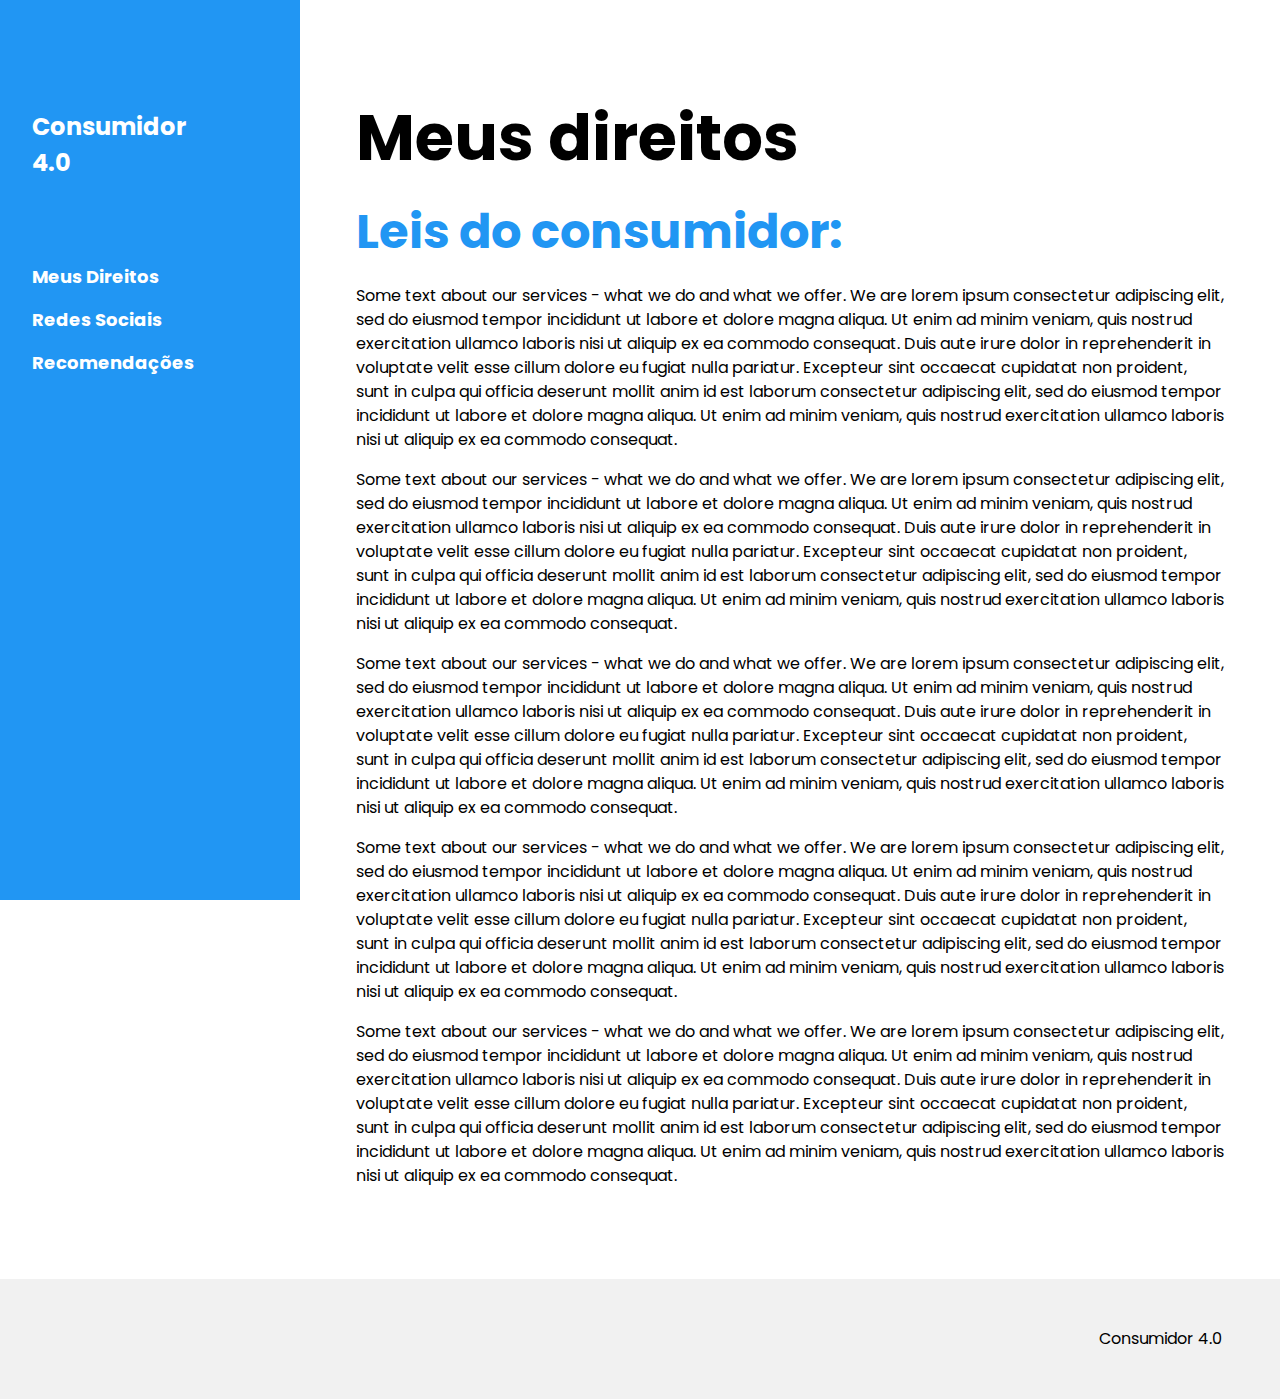
==== index.html @ 2b65c7f9 "inicializa repositorio do site consumidor 40" ====
<!DOCTYPE html>
<html lang="en">
<title>Consumidor 4.0</title>
<meta charset="UTF-8">
<meta name="viewport" content="width=device-width, initial-scale=1">
<link rel="stylesheet" href="style.css" type="text/css">
<script type="text/javascript" src="script.js"></script>
<link rel="stylesheet" href="https://fonts.googleapis.com/css?family=Poppins">

<style>
body,h1,h2,h3,h4,h5 {font-family: "Poppins", sans-serif}
body {font-size:16px;}
.w3-half img{margin-bottom:-6px;margin-top:16px;opacity:0.8;cursor:pointer}
.w3-half img:hover{opacity:1}
</style>
<body>

<!-- Menu da esquerda -->
<nav class="w3-sidebar w3-blue w3-collapse w3-top w3-large w3-padding" style="z-index:3;width:300px;font-weight:bold;" id="mySidebar"><br>
  <a href="javascript:void(0)" onclick="w3_close()" class="w3-button w3-hide-large w3-display-topleft" style="width:100%;font-size:22px">Close Menu</a>
  <div class="w3-container">
    <h3 class="w3-padding-64"><b>Consumidor<br>4.0</b></h3>
  </div>
  <div class="w3-bar-block">
    <a href="#" onclick="w3_close()" class="w3-bar-item w3-button w3-hover-white">Meus Direitos</a> 
    <a href="./redes.html" onclick="w3_close()" class="w3-bar-item w3-button w3-hover-white">Redes Sociais</a> 
    <a href="./recomendacoes.html" onclick="w3_close()" class="w3-bar-item w3-button w3-hover-white">Recomendações</a> 
  </div>
</nav>

<!-- Menu de cima em telas pequenas -->
<header class="w3-container w3-top w3-hide-large w3-blue w3-xlarge w3-padding">
  <a href="javascript:void(0)" class="w3-button w3-blue w3-margin-right" onclick="w3_open()">☰</a>
  <span>Company Name</span>
</header>

<!-- Efeito de sobreposição ao abrir a barra lateral em telas pequenas -->
<div class="w3-overlay w3-hide-large" onclick="w3_close()" style="cursor:pointer" title="close side menu" id="myOverlay"></div>

<!-- !Conteudo da página! -->
<div class="w3-main" style="margin-left:340px;margin-right:40px">

  <!-- Conteudo -->
  <div class="w3-container" style="margin-top:80px" id="showcase">
    <h1 class="w3-jumbo"><b>Meus direitos</b></h1>
    <h1 class="w3-xxxlarge w3-text-blue"><b>Leis do consumidor:</b></h1>
    <p>Some text about our services - what we do and what we offer. We are lorem ipsum consectetur adipiscing elit, sed do eiusmod tempor incididunt ut labore et dolore magna aliqua. Ut enim ad minim veniam, quis nostrud exercitation ullamco laboris nisi ut aliquip ex ea commodo consequat. Duis aute irure
    dolor in reprehenderit in voluptate velit esse cillum dolore eu fugiat nulla pariatur. Excepteur sint occaecat cupidatat non proident, sunt in culpa qui officia deserunt mollit anim id est laborum consectetur adipiscing elit, sed do eiusmod tempor
    incididunt ut labore et dolore magna aliqua. Ut enim ad minim veniam, quis nostrud exercitation ullamco laboris nisi ut aliquip ex ea commodo consequat.
    </p>
    <p>Some text about our services - what we do and what we offer. We are lorem ipsum consectetur adipiscing elit, sed do eiusmod tempor incididunt ut labore et dolore magna aliqua. Ut enim ad minim veniam, quis nostrud exercitation ullamco laboris nisi ut aliquip ex ea commodo consequat. Duis aute irure
    dolor in reprehenderit in voluptate velit esse cillum dolore eu fugiat nulla pariatur. Excepteur sint occaecat cupidatat non proident, sunt in culpa qui officia deserunt mollit anim id est laborum consectetur adipiscing elit, sed do eiusmod tempor
    incididunt ut labore et dolore magna aliqua. Ut enim ad minim veniam, quis nostrud exercitation ullamco laboris nisi ut aliquip ex ea commodo consequat.
    </p>
    <p>Some text about our services - what we do and what we offer. We are lorem ipsum consectetur adipiscing elit, sed do eiusmod tempor incididunt ut labore et dolore magna aliqua. Ut enim ad minim veniam, quis nostrud exercitation ullamco laboris nisi ut aliquip ex ea commodo consequat. Duis aute irure
    dolor in reprehenderit in voluptate velit esse cillum dolore eu fugiat nulla pariatur. Excepteur sint occaecat cupidatat non proident, sunt in culpa qui officia deserunt mollit anim id est laborum consectetur adipiscing elit, sed do eiusmod tempor
    incididunt ut labore et dolore magna aliqua. Ut enim ad minim veniam, quis nostrud exercitation ullamco laboris nisi ut aliquip ex ea commodo consequat.
    </p>
    <p>Some text about our services - what we do and what we offer. We are lorem ipsum consectetur adipiscing elit, sed do eiusmod tempor incididunt ut labore et dolore magna aliqua. Ut enim ad minim veniam, quis nostrud exercitation ullamco laboris nisi ut aliquip ex ea commodo consequat. Duis aute irure
    dolor in reprehenderit in voluptate velit esse cillum dolore eu fugiat nulla pariatur. Excepteur sint occaecat cupidatat non proident, sunt in culpa qui officia deserunt mollit anim id est laborum consectetur adipiscing elit, sed do eiusmod tempor
    incididunt ut labore et dolore magna aliqua. Ut enim ad minim veniam, quis nostrud exercitation ullamco laboris nisi ut aliquip ex ea commodo consequat.
    </p>
    <p>Some text about our services - what we do and what we offer. We are lorem ipsum consectetur adipiscing elit, sed do eiusmod tempor incididunt ut labore et dolore magna aliqua. Ut enim ad minim veniam, quis nostrud exercitation ullamco laboris nisi ut aliquip ex ea commodo consequat. Duis aute irure
    dolor in reprehenderit in voluptate velit esse cillum dolore eu fugiat nulla pariatur. Excepteur sint occaecat cupidatat non proident, sunt in culpa qui officia deserunt mollit anim id est laborum consectetur adipiscing elit, sed do eiusmod tempor
    incididunt ut labore et dolore magna aliqua. Ut enim ad minim veniam, quis nostrud exercitation ullamco laboris nisi ut aliquip ex ea commodo consequat.
    </p>
  </div>
  
  <!-- Photo grid (modal) 
  <div class="w3-row-padding">
    <div class="w3-half">
      <img src="/w3images/kitchenconcrete.jpg" style="width:100%" onclick="onClick(this)" alt="Concrete meets bricks">
      <img src="/w3images/livingroom.jpg" style="width:100%" onclick="onClick(this)" alt="Light, white and tight scandinavian design">
      <img src="/w3images/diningroom.jpg" style="width:100%" onclick="onClick(this)" alt="White walls with designer chairs">
    </div>

    <div class="w3-half">
      <img src="/w3images/atrium.jpg" style="width:100%" onclick="onClick(this)" alt="Windows for the atrium">
      <img src="/w3images/bedroom.jpg" style="width:100%" onclick="onClick(this)" alt="Bedroom and office in one space">
      <img src="/w3images/livingroom2.jpg" style="width:100%" onclick="onClick(this)" alt="Scandinavian design">
    </div>
  </div> -->

  <!-- Modal for full size images on click
  <div id="modal01" class="w3-modal w3-black" style="padding-top:0" onclick="this.style.display='none'">
    <span class="w3-button w3-black w3-xxlarge w3-display-topright">×</span>
    <div class="w3-modal-content w3-animate-zoom w3-center w3-transparent w3-padding-64">
      <img id="img01" class="w3-image">
      <p id="caption"></p>
    </div>
  </div> -->

<!-- Conteúdo da página final -->
</div>

<!-- W3.CSS Container -->
<div class="w3-light-grey w3-container w3-padding-32" style="margin-top:75px;padding-right:58px"><p class="w3-right">Consumidor 4.0</p></div>

<script>
// Script para abrir e fechar a barra lateral
function w3_open() {
  document.getElementById("mySidebar").style.display = "block";
  document.getElementById("myOverlay").style.display = "block";
}
 
function w3_close() {
  document.getElementById("mySidebar").style.display = "none";
  document.getElementById("myOverlay").style.display = "none";
}

// Galeria de imagens modal
function onClick(element) {
  document.getElementById("img01").src = element.src;
  document.getElementById("modal01").style.display = "block";
  var captionText = document.getElementById("caption");
  captionText.innerHTML = element.alt;
}
</script>

</body>
</html>
---- style.css ----
html {
	box-sizing: border-box
}

*,
*:before,
*:after {
	box-sizing: inherit
}

html {
	-ms-text-size-adjust: 100%;
	-webkit-text-size-adjust: 100%
}

body {
	margin: 0
}

article,
aside,
details,
figcaption,
figure,
footer,
header,
main,
menu,
nav,
section {
	display: block
}

summary {
	display: list-item
}

audio,
canvas,
progress,
video {
	display: inline-block
}

progress {
	vertical-align: baseline
}

audio:not([controls]) {
	display: none;
	height: 0
}

[hidden],
template {
	display: none
}

a {
	background-color: transparent
}

a:active,
a:hover {
	outline-width: 0
}

abbr[title] {
	border-bottom: none;
	text-decoration: underline;
	text-decoration: underline dotted
}

b,
strong {
	font-weight: bolder
}

dfn {
	font-style: italic
}

mark {
	background: #ff0;
	color: #000
}

small {
	font-size: 80%
}

sub,
sup {
	font-size: 75%;
	line-height: 0;
	position: relative;
	vertical-align: baseline
}

sub {
	bottom: -0.25em
}

sup {
	top: -0.5em
}

figure {
	margin: 1em 40px
}

img {
	border-style: none
}

code,
kbd,
pre,
samp {
	font-family: monospace, monospace;
	font-size: 1em
}

hr {
	box-sizing: content-box;
	height: 0;
	overflow: visible
}

button,
input,
select,
textarea,
optgroup {
	font: inherit;
	margin: 0
}

optgroup {
	font-weight: bold
}

button,
input {
	overflow: visible
}

button,
select {
	text-transform: none
}

button,
[type=button],
[type=reset],
[type=submit] {
	-webkit-appearance: button
}

button::-moz-focus-inner,
[type=button]::-moz-focus-inner,
[type=reset]::-moz-focus-inner,
[type=submit]::-moz-focus-inner {
	border-style: none;
	padding: 0
}

button:-moz-focusring,
[type=button]:-moz-focusring,
[type=reset]:-moz-focusring,
[type=submit]:-moz-focusring {
	outline: 1px dotted ButtonText
}

fieldset {
	border: 1px solid #c0c0c0;
	margin: 0 2px;
	padding: .35em .625em .75em
}

legend {
	color: inherit;
	display: table;
	max-width: 100%;
	padding: 0;
	white-space: normal
}

textarea {
	overflow: auto
}

[type=checkbox],
[type=radio] {
	padding: 0
}

[type=number]::-webkit-inner-spin-button,
[type=number]::-webkit-outer-spin-button {
	height: auto
}

[type=search] {
	-webkit-appearance: textfield;
	outline-offset: -2px
}

[type=search]::-webkit-search-decoration {
	-webkit-appearance: none
}

::-webkit-file-upload-button {
	-webkit-appearance: button;
	font: inherit
}


/* End extract */

html,
body {
	font-family: Verdana, sans-serif;
	font-size: 15px;
	line-height: 1.5
}

html {
	overflow-x: hidden
}

h1 {
	font-size: 36px
}

h2 {
	font-size: 30px
}

h3 {
	font-size: 24px
}

h4 {
	font-size: 20px
}

h5 {
	font-size: 18px
}

h6 {
	font-size: 16px
}

.w3-serif {
	font-family: serif
}

h1,
h2,
h3,
h4,
h5,
h6 {
	font-family: "Segoe UI", Arial, sans-serif;
	font-weight: 400;
	margin: 10px 0
}

.w3-wide {
	letter-spacing: 4px
}

hr {
	border: 0;
	border-top: 1px solid #eee;
	margin: 20px 0
}

.w3-image {
	max-width: 100%;
	height: auto
}

img {
	vertical-align: middle
}

a {
	color: inherit
}

.w3-table,
.w3-table-all {
	border-collapse: collapse;
	border-spacing: 0;
	width: 100%;
	display: table
}

.w3-table-all {
	border: 1px solid #ccc
}

.w3-bordered tr,
.w3-table-all tr {
	border-bottom: 1px solid #ddd
}

.w3-striped tbody tr:nth-child(even) {
	background-color: #f1f1f1
}

.w3-table-all tr:nth-child(odd) {
	background-color: #fff
}

.w3-table-all tr:nth-child(even) {
	background-color: #f1f1f1
}

.w3-hoverable tbody tr:hover,
.w3-ul.w3-hoverable li:hover {
	background-color: #ccc
}

.w3-centered tr th,
.w3-centered tr td {
	text-align: center
}

.w3-table td,
.w3-table th,
.w3-table-all td,
.w3-table-all th {
	padding: 8px 8px;
	display: table-cell;
	text-align: left;
	vertical-align: top
}

.w3-table th:first-child,
.w3-table td:first-child,
.w3-table-all th:first-child,
.w3-table-all td:first-child {
	padding-left: 16px
}

.w3-btn,
.w3-button {
	border: none;
	display: inline-block;
	padding: 8px 16px;
	vertical-align: middle;
	overflow: hidden;
	text-decoration: none;
	color: inherit;
	background-color: inherit;
	text-align: center;
	cursor: pointer;
	white-space: nowrap
}

.w3-btn:hover {
	box-shadow: 0 8px 16px 0 rgba(0, 0, 0, 0.2), 0 6px 20px 0 rgba(0, 0, 0, 0.19)
}

.w3-btn,
.w3-button {
	-webkit-touch-callout: none;
	-webkit-user-select: none;
	-khtml-user-select: none;
	-moz-user-select: none;
	-ms-user-select: none;
	user-select: none
}

.w3-disabled,
.w3-btn:disabled,
.w3-button:disabled {
	cursor: not-allowed;
	opacity: 0.3
}

.w3-disabled *,
:disabled * {
	pointer-events: none
}

.w3-btn.w3-disabled:hover,
.w3-btn:disabled:hover {
	box-shadow: none
}

.w3-badge,
.w3-tag {
	background-color: #000;
	color: #fff;
	display: inline-block;
	padding-left: 8px;
	padding-right: 8px;
	text-align: center
}

.w3-badge {
	border-radius: 50%
}

.w3-ul {
	list-style-type: none;
	padding: 0;
	margin: 0
}

.w3-ul li {
	padding: 8px 16px;
	border-bottom: 1px solid #ddd
}

.w3-ul li:last-child {
	border-bottom: none
}

.w3-tooltip,
.w3-display-container {
	position: relative
}

.w3-tooltip .w3-text {
	display: none
}

.w3-tooltip:hover .w3-text {
	display: inline-block
}

.w3-ripple:active {
	opacity: 0.5
}

.w3-ripple {
	transition: opacity 0s
}

.w3-input {
	padding: 8px;
	display: block;
	border: none;
	border-bottom: 1px solid #ccc;
	width: 100%
}

.w3-select {
	padding: 9px 0;
	width: 100%;
	border: none;
	border-bottom: 1px solid #ccc
}

.w3-dropdown-click,
.w3-dropdown-hover {
	position: relative;
	display: inline-block;
	cursor: pointer
}

.w3-dropdown-hover:hover .w3-dropdown-content {
	display: block
}

.w3-dropdown-hover:first-child,
.w3-dropdown-click:hover {
	background-color: #ccc;
	color: #000
}

.w3-dropdown-hover:hover>.w3-button:first-child,
.w3-dropdown-click:hover>.w3-button:first-child {
	background-color: #ccc;
	color: #000
}

.w3-dropdown-content {
	cursor: auto;
	color: #000;
	background-color: #fff;
	display: none;
	position: absolute;
	min-width: 160px;
	margin: 0;
	padding: 0;
	z-index: 1
}

.w3-check,
.w3-radio {
	width: 24px;
	height: 24px;
	position: relative;
	top: 6px
}

.w3-sidebar {
	height: 100%;
	width: 200px;
	background-color: #fff;
	position: fixed!important;
	z-index: 1;
	overflow: auto
}

.w3-bar-block .w3-dropdown-hover,
.w3-bar-block .w3-dropdown-click {
	width: 100%
}

.w3-bar-block .w3-dropdown-hover .w3-dropdown-content,
.w3-bar-block .w3-dropdown-click .w3-dropdown-content {
	min-width: 100%
}

.w3-bar-block .w3-dropdown-hover .w3-button,
.w3-bar-block .w3-dropdown-click .w3-button {
	width: 100%;
	text-align: left;
	padding: 8px 16px
}

.w3-main,
#main {
	transition: margin-left .4s
}

.w3-modal {
	z-index: 3;
	display: none;
	padding-top: 100px;
	position: fixed;
	left: 0;
	top: 0;
	width: 100%;
	height: 100%;
	overflow: auto;
	background-color: rgb(0, 0, 0);
	background-color: rgba(0, 0, 0, 0.4)
}

.w3-modal-content {
	margin: auto;
	background-color: #fff;
	position: relative;
	padding: 0;
	outline: 0;
	width: 600px
}

.w3-bar {
	width: 100%;
	overflow: hidden
}

.w3-center .w3-bar {
	display: inline-block;
	width: auto
}

.w3-bar .w3-bar-item {
	padding: 8px 16px;
	float: left;
	width: auto;
	border: none;
	display: block;
	outline: 0
}

.w3-bar .w3-dropdown-hover,
.w3-bar .w3-dropdown-click {
	position: static;
	float: left
}

.w3-bar .w3-button {
	white-space: normal
}

.w3-bar-block .w3-bar-item {
	width: 100%;
	display: block;
	padding: 8px 16px;
	text-align: left;
	border: none;
	white-space: normal;
	float: none;
	outline: 0
}

.w3-bar-block.w3-center .w3-bar-item {
	text-align: center
}

.w3-block {
	display: block;
	width: 100%
}

.w3-responsive {
	display: block;
	overflow-x: auto
}

.w3-container:after,
.w3-container:before,
.w3-panel:after,
.w3-panel:before,
.w3-row:after,
.w3-row:before,
.w3-row-padding:after,
.w3-row-padding:before,
.w3-cell-row:before,
.w3-cell-row:after,
.w3-clear:after,
.w3-clear:before,
.w3-bar:before,
.w3-bar:after {
	content: "";
	display: table;
	clear: both
}

.w3-col,
.w3-half,
.w3-third,
.w3-twothird,
.w3-threequarter,
.w3-quarter {
	float: left;
	width: 100%
}

.w3-col.s1 {
	width: 8.33333%
}

.w3-col.s2 {
	width: 16.66666%
}

.w3-col.s3 {
	width: 24.99999%
}

.w3-col.s4 {
	width: 33.33333%
}

.w3-col.s5 {
	width: 41.66666%
}

.w3-col.s6 {
	width: 49.99999%
}

.w3-col.s7 {
	width: 58.33333%
}

.w3-col.s8 {
	width: 66.66666%
}

.w3-col.s9 {
	width: 74.99999%
}

.w3-col.s10 {
	width: 83.33333%
}

.w3-col.s11 {
	width: 91.66666%
}

.w3-col.s12 {
	width: 99.99999%
}

@media (min-width:601px) {
	.w3-col.m1 {
		width: 8.33333%
	}
	.w3-col.m2 {
		width: 16.66666%
	}
	.w3-col.m3,
	.w3-quarter {
		width: 24.99999%
	}
	.w3-col.m4,
	.w3-third {
		width: 33.33333%
	}
	.w3-col.m5 {
		width: 41.66666%
	}
	.w3-col.m6,
	.w3-half {
		width: 49.99999%
	}
	.w3-col.m7 {
		width: 58.33333%
	}
	.w3-col.m8,
	.w3-twothird {
		width: 66.66666%
	}
	.w3-col.m9,
	.w3-threequarter {
		width: 74.99999%
	}
	.w3-col.m10 {
		width: 83.33333%
	}
	.w3-col.m11 {
		width: 91.66666%
	}
	.w3-col.m12 {
		width: 99.99999%
	}
}

@media (min-width:993px) {
	.w3-col.l1 {
		width: 8.33333%
	}
	.w3-col.l2 {
		width: 16.66666%
	}
	.w3-col.l3 {
		width: 24.99999%
	}
	.w3-col.l4 {
		width: 33.33333%
	}
	.w3-col.l5 {
		width: 41.66666%
	}
	.w3-col.l6 {
		width: 49.99999%
	}
	.w3-col.l7 {
		width: 58.33333%
	}
	.w3-col.l8 {
		width: 66.66666%
	}
	.w3-col.l9 {
		width: 74.99999%
	}
	.w3-col.l10 {
		width: 83.33333%
	}
	.w3-col.l11 {
		width: 91.66666%
	}
	.w3-col.l12 {
		width: 99.99999%
	}
}

.w3-rest {
	overflow: hidden
}

.w3-stretch {
	margin-left: -16px;
	margin-right: -16px
}

.w3-content,
.w3-auto {
	margin-left: auto;
	margin-right: auto
}

.w3-content {
	max-width: 980px
}

.w3-auto {
	max-width: 1140px
}

.w3-cell-row {
	display: table;
	width: 100%
}

.w3-cell {
	display: table-cell
}

.w3-cell-top {
	vertical-align: top
}

.w3-cell-middle {
	vertical-align: middle
}

.w3-cell-bottom {
	vertical-align: bottom
}

.w3-hide {
	display: none!important
}

.w3-show-block,
.w3-show {
	display: block!important
}

.w3-show-inline-block {
	display: inline-block!important
}

@media (max-width:1205px) {
	.w3-auto {
		max-width: 95%
	}
}

@media (max-width:600px) {
	.w3-modal-content {
		margin: 0 10px;
		width: auto!important
	}
	.w3-modal {
		padding-top: 30px
	}
	.w3-dropdown-hover.w3-mobile .w3-dropdown-content,
	.w3-dropdown-click.w3-mobile .w3-dropdown-content {
		position: relative
	}
	.w3-hide-small {
		display: none!important
	}
	.w3-mobile {
		display: block;
		width: 100%!important
	}
	.w3-bar-item.w3-mobile,
	.w3-dropdown-hover.w3-mobile,
	.w3-dropdown-click.w3-mobile {
		text-align: center
	}
	.w3-dropdown-hover.w3-mobile,
	.w3-dropdown-hover.w3-mobile .w3-btn,
	.w3-dropdown-hover.w3-mobile .w3-button,
	.w3-dropdown-click.w3-mobile,
	.w3-dropdown-click.w3-mobile .w3-btn,
	.w3-dropdown-click.w3-mobile .w3-button {
		width: 100%
	}
}

@media (max-width:768px) {
	.w3-modal-content {
		width: 500px
	}
	.w3-modal {
		padding-top: 50px
	}
}

@media (min-width:993px) {
	.w3-modal-content {
		width: 900px
	}
	.w3-hide-large {
		display: none!important
	}
	.w3-sidebar.w3-collapse {
		display: block!important
	}
}

@media (max-width:992px) and (min-width:601px) {
	.w3-hide-medium {
		display: none!important
	}
}

@media (max-width:992px) {
	.w3-sidebar.w3-collapse {
		display: none
	}
	.w3-main {
		margin-left: 0!important;
		margin-right: 0!important
	}
	.w3-auto {
		max-width: 100%
	}
}

.w3-top,
.w3-bottom {
	position: fixed;
	width: 100%;
	z-index: 1
}

.w3-top {
	top: 0
}

.w3-bottom {
	bottom: 0
}

.w3-overlay {
	position: fixed;
	display: none;
	width: 100%;
	height: 100%;
	top: 0;
	left: 0;
	right: 0;
	bottom: 0;
	background-color: rgba(0, 0, 0, 0.5);
	z-index: 2
}

.w3-display-topleft {
	position: absolute;
	left: 0;
	top: 0
}

.w3-display-topright {
	position: absolute;
	right: 0;
	top: 0
}

.w3-display-bottomleft {
	position: absolute;
	left: 0;
	bottom: 0
}

.w3-display-bottomright {
	position: absolute;
	right: 0;
	bottom: 0
}

.w3-display-middle {
	position: absolute;
	top: 50%;
	left: 50%;
	transform: translate(-50%, -50%);
	-ms-transform: translate(-50%, -50%)
}

.w3-display-left {
	position: absolute;
	top: 50%;
	left: 0%;
	transform: translate(0%, -50%);
	-ms-transform: translate(-0%, -50%)
}

.w3-display-right {
	position: absolute;
	top: 50%;
	right: 0%;
	transform: translate(0%, -50%);
	-ms-transform: translate(0%, -50%)
}

.w3-display-topmiddle {
	position: absolute;
	left: 50%;
	top: 0;
	transform: translate(-50%, 0%);
	-ms-transform: translate(-50%, 0%)
}

.w3-display-bottommiddle {
	position: absolute;
	left: 50%;
	bottom: 0;
	transform: translate(-50%, 0%);
	-ms-transform: translate(-50%, 0%)
}

.w3-display-container:hover .w3-display-hover {
	display: block
}

.w3-display-container:hover span.w3-display-hover {
	display: inline-block
}

.w3-display-hover {
	display: none
}

.w3-display-position {
	position: absolute
}

.w3-circle {
	border-radius: 50%
}

.w3-round-small {
	border-radius: 2px
}

.w3-round,
.w3-round-medium {
	border-radius: 4px
}

.w3-round-large {
	border-radius: 8px
}

.w3-round-xlarge {
	border-radius: 16px
}

.w3-round-xxlarge {
	border-radius: 32px
}

.w3-row-padding,
.w3-row-padding>.w3-half,
.w3-row-padding>.w3-third,
.w3-row-padding>.w3-twothird,
.w3-row-padding>.w3-threequarter,
.w3-row-padding>.w3-quarter,
.w3-row-padding>.w3-col {
	padding: 0 8px
}

.w3-container,
.w3-panel {
	padding: 0.01em 16px
}

.w3-panel {
	margin-top: 16px;
	margin-bottom: 16px
}

.w3-code,
.w3-codespan {
	font-family: Consolas, "courier new";
	font-size: 16px
}

.w3-code {
	width: auto;
	background-color: #fff;
	padding: 8px 12px;
	border-left: 4px solid #4CAF50;
	word-wrap: break-word
}

.w3-codespan {
	color: crimson;
	background-color: #f1f1f1;
	padding-left: 4px;
	padding-right: 4px;
	font-size: 110%
}

.w3-card,
.w3-card-2 {
	box-shadow: 0 2px 5px 0 rgba(0, 0, 0, 0.16), 0 2px 10px 0 rgba(0, 0, 0, 0.12)
}

.w3-card-4,
.w3-hover-shadow:hover {
	box-shadow: 0 4px 10px 0 rgba(0, 0, 0, 0.2), 0 4px 20px 0 rgba(0, 0, 0, 0.19)
}

.w3-spin {
	animation: w3-spin 2s infinite linear
}

@keyframes w3-spin {
	0% {
		transform: rotate(0deg)
	}
	100% {
		transform: rotate(359deg)
	}
}

.w3-animate-fading {
	animation: fading 10s infinite
}

@keyframes fading {
	0% {
		opacity: 0
	}
	50% {
		opacity: 1
	}
	100% {
		opacity: 0
	}
}

.w3-animate-opacity {
	animation: opac 0.8s
}

@keyframes opac {
	from {
		opacity: 0
	}
	to {
		opacity: 1
	}
}

.w3-animate-top {
	position: relative;
	animation: animatetop 0.4s
}

@keyframes animatetop {
	from {
		top: -300px;
		opacity: 0
	}
	to {
		top: 0;
		opacity: 1
	}
}

.w3-animate-left {
	position: relative;
	animation: animateleft 0.4s
}

@keyframes animateleft {
	from {
		left: -300px;
		opacity: 0
	}
	to {
		left: 0;
		opacity: 1
	}
}

.w3-animate-right {
	position: relative;
	animation: animateright 0.4s
}

@keyframes animateright {
	from {
		right: -300px;
		opacity: 0
	}
	to {
		right: 0;
		opacity: 1
	}
}

.w3-animate-bottom {
	position: relative;
	animation: animatebottom 0.4s
}

@keyframes animatebottom {
	from {
		bottom: -300px;
		opacity: 0
	}
	to {
		bottom: 0;
		opacity: 1
	}
}

.w3-animate-zoom {
	animation: animatezoom 0.6s
}

@keyframes animatezoom {
	from {
		transform: scale(0)
	}
	to {
		transform: scale(1)
	}
}

.w3-animate-input {
	transition: width 0.4s ease-in-out
}

.w3-animate-input:focus {
	width: 100%!important
}

.w3-opacity,
.w3-hover-opacity:hover {
	opacity: 0.60
}

.w3-opacity-off,
.w3-hover-opacity-off:hover {
	opacity: 1
}

.w3-opacity-max {
	opacity: 0.25
}

.w3-opacity-min {
	opacity: 0.75
}

.w3-greyscale-max,
.w3-grayscale-max,
.w3-hover-greyscale:hover,
.w3-hover-grayscale:hover {
	filter: grayscale(100%)
}

.w3-greyscale,
.w3-grayscale {
	filter: grayscale(75%)
}

.w3-greyscale-min,
.w3-grayscale-min {
	filter: grayscale(50%)
}

.w3-sepia {
	filter: sepia(75%)
}

.w3-sepia-max,
.w3-hover-sepia:hover {
	filter: sepia(100%)
}

.w3-sepia-min {
	filter: sepia(50%)
}

.w3-tiny {
	font-size: 10px!important
}

.w3-small {
	font-size: 12px!important
}

.w3-medium {
	font-size: 15px!important
}

.w3-large {
	font-size: 18px!important
}

.w3-xlarge {
	font-size: 24px!important
}

.w3-xxlarge {
	font-size: 36px!important
}

.w3-xxxlarge {
	font-size: 48px!important
}

.w3-jumbo {
	font-size: 64px!important
}

.w3-left-align {
	text-align: left!important
}

.w3-right-align {
	text-align: right!important
}

.w3-justify {
	text-align: justify!important
}

.w3-center {
	text-align: center!important
}

.w3-border-0 {
	border: 0!important
}

.w3-border {
	border: 1px solid #ccc!important
}

.w3-border-top {
	border-top: 1px solid #ccc!important
}

.w3-border-bottom {
	border-bottom: 1px solid #ccc!important
}

.w3-border-left {
	border-left: 1px solid #ccc!important
}

.w3-border-right {
	border-right: 1px solid #ccc!important
}

.w3-topbar {
	border-top: 6px solid #ccc!important
}

.w3-bottombar {
	border-bottom: 6px solid #ccc!important
}

.w3-leftbar {
	border-left: 6px solid #ccc!important
}

.w3-rightbar {
	border-right: 6px solid #ccc!important
}

.w3-section,
.w3-code {
	margin-top: 16px!important;
	margin-bottom: 16px!important
}

.w3-margin {
	margin: 16px!important
}

.w3-margin-top {
	margin-top: 16px!important
}

.w3-margin-bottom {
	margin-bottom: 16px!important
}

.w3-margin-left {
	margin-left: 16px!important
}

.w3-margin-right {
	margin-right: 16px!important
}

.w3-padding-small {
	padding: 4px 8px!important
}

.w3-padding {
	padding: 8px 16px!important
}

.w3-padding-large {
	padding: 12px 24px!important
}

.w3-padding-16 {
	padding-top: 16px!important;
	padding-bottom: 16px!important
}

.w3-padding-24 {
	padding-top: 24px!important;
	padding-bottom: 24px!important
}

.w3-padding-32 {
	padding-top: 32px!important;
	padding-bottom: 32px!important
}

.w3-padding-48 {
	padding-top: 48px!important;
	padding-bottom: 48px!important
}

.w3-padding-64 {
	padding-top: 64px!important;
	padding-bottom: 64px!important
}

.w3-left {
	float: left!important
}

.w3-right {
	float: right!important
}

.w3-button:hover {
	color: #000!important;
	background-color: #ccc!important
}

.w3-transparent,
.w3-hover-none:hover {
	background-color: transparent!important
}

.w3-hover-none:hover {
	box-shadow: none!important
}


/* Colors */

.w3-amber,
.w3-hover-amber:hover {
	color: #000!important;
	background-color: #ffc107!important
}

.w3-aqua,
.w3-hover-aqua:hover {
	color: #000!important;
	background-color: #00ffff!important
}

.w3-blue,
.w3-hover-blue:hover {
	color: #fff!important;
	background-color: #2196F3!important
}

.w3-light-blue,
.w3-hover-light-blue:hover {
	color: #000!important;
	background-color: #87CEEB!important
}

.w3-brown,
.w3-hover-brown:hover {
	color: #fff!important;
	background-color: #795548!important
}

.w3-cyan,
.w3-hover-cyan:hover {
	color: #000!important;
	background-color: #00bcd4!important
}

.w3-blue-grey,
.w3-hover-blue-grey:hover,
.w3-blue-gray,
.w3-hover-blue-gray:hover {
	color: #fff!important;
	background-color: #607d8b!important
}

.w3-green,
.w3-hover-green:hover {
	color: #fff!important;
	background-color: #4CAF50!important
}

.w3-light-green,
.w3-hover-light-green:hover {
	color: #000!important;
	background-color: #8bc34a!important
}

.w3-indigo,
.w3-hover-indigo:hover {
	color: #fff!important;
	background-color: #3f51b5!important
}

.w3-khaki,
.w3-hover-khaki:hover {
	color: #000!important;
	background-color: #f0e68c!important
}

.w3-lime,
.w3-hover-lime:hover {
	color: #000!important;
	background-color: #cddc39!important
}

.w3-orange,
.w3-hover-orange:hover {
	color: #000!important;
	background-color: #ff9800!important
}

.w3-deep-orange,
.w3-hover-deep-orange:hover {
	color: #fff!important;
	background-color: #ff5722!important
}

.w3-pink,
.w3-hover-pink:hover {
	color: #fff!important;
	background-color: #e91e63!important
}

.w3-purple,
.w3-hover-purple:hover {
	color: #fff!important;
	background-color: #9c27b0!important
}

.w3-deep-purple,
.w3-hover-deep-purple:hover {
	color: #fff!important;
	background-color: #673ab7!important
}

.w3-red,
.w3-hover-red:hover {
	color: #fff!important;
	background-color: #f44336!important
}

.w3-sand,
.w3-hover-sand:hover {
	color: #000!important;
	background-color: #fdf5e6!important
}

.w3-teal,
.w3-hover-teal:hover {
	color: #fff!important;
	background-color: #009688!important
}

.w3-yellow,
.w3-hover-yellow:hover {
	color: #000!important;
	background-color: #ffeb3b!important
}

.w3-white,
.w3-hover-white:hover {
	color: #000!important;
	background-color: #fff!important
}

.w3-black,
.w3-hover-black:hover {
	color: #fff!important;
	background-color: #000!important
}

.w3-grey,
.w3-hover-grey:hover,
.w3-gray,
.w3-hover-gray:hover {
	color: #000!important;
	background-color: #9e9e9e!important
}

.w3-light-grey,
.w3-hover-light-grey:hover,
.w3-light-gray,
.w3-hover-light-gray:hover {
	color: #000!important;
	background-color: #f1f1f1!important
}

.w3-dark-grey,
.w3-hover-dark-grey:hover,
.w3-dark-gray,
.w3-hover-dark-gray:hover {
	color: #fff!important;
	background-color: #616161!important
}

.w3-pale-red,
.w3-hover-pale-red:hover {
	color: #000!important;
	background-color: #ffdddd!important
}

.w3-pale-green,
.w3-hover-pale-green:hover {
	color: #000!important;
	background-color: #ddffdd!important
}

.w3-pale-yellow,
.w3-hover-pale-yellow:hover {
	color: #000!important;
	background-color: #ffffcc!important
}

.w3-pale-blue,
.w3-hover-pale-blue:hover {
	color: #000!important;
	background-color: #ddffff!important
}

.w3-text-amber,
.w3-hover-text-amber:hover {
	color: #ffc107!important
}

.w3-text-aqua,
.w3-hover-text-aqua:hover {
	color: #00ffff!important
}

.w3-text-blue,
.w3-hover-text-blue:hover {
	color: #2196F3!important
}

.w3-text-light-blue,
.w3-hover-text-light-blue:hover {
	color: #87CEEB!important
}

.w3-text-brown,
.w3-hover-text-brown:hover {
	color: #795548!important
}

.w3-text-cyan,
.w3-hover-text-cyan:hover {
	color: #00bcd4!important
}

.w3-text-blue-grey,
.w3-hover-text-blue-grey:hover,
.w3-text-blue-gray,
.w3-hover-text-blue-gray:hover {
	color: #607d8b!important
}

.w3-text-green,
.w3-hover-text-green:hover {
	color: #4CAF50!important
}

.w3-text-light-green,
.w3-hover-text-light-green:hover {
	color: #8bc34a!important
}

.w3-text-indigo,
.w3-hover-text-indigo:hover {
	color: #3f51b5!important
}

.w3-text-khaki,
.w3-hover-text-khaki:hover {
	color: #b4aa50!important
}

.w3-text-lime,
.w3-hover-text-lime:hover {
	color: #cddc39!important
}

.w3-text-orange,
.w3-hover-text-orange:hover {
	color: #ff9800!important
}

.w3-text-deep-orange,
.w3-hover-text-deep-orange:hover {
	color: #ff5722!important
}

.w3-text-pink,
.w3-hover-text-pink:hover {
	color: #e91e63!important
}

.w3-text-purple,
.w3-hover-text-purple:hover {
	color: #9c27b0!important
}

.w3-text-deep-purple,
.w3-hover-text-deep-purple:hover {
	color: #673ab7!important
}

.w3-text-red,
.w3-hover-text-red:hover {
	color: #f44336!important
}

.w3-text-sand,
.w3-hover-text-sand:hover {
	color: #fdf5e6!important
}

.w3-text-teal,
.w3-hover-text-teal:hover {
	color: #009688!important
}

.w3-text-yellow,
.w3-hover-text-yellow:hover {
	color: #d2be0e!important
}

.w3-text-white,
.w3-hover-text-white:hover {
	color: #fff!important
}

.w3-text-black,
.w3-hover-text-black:hover {
	color: #000!important
}

.w3-text-grey,
.w3-hover-text-grey:hover,
.w3-text-gray,
.w3-hover-text-gray:hover {
	color: #757575!important
}

.w3-text-light-grey,
.w3-hover-text-light-grey:hover,
.w3-text-light-gray,
.w3-hover-text-light-gray:hover {
	color: #f1f1f1!important
}

.w3-text-dark-grey,
.w3-hover-text-dark-grey:hover,
.w3-text-dark-gray,
.w3-hover-text-dark-gray:hover {
	color: #3a3a3a!important
}

.w3-border-amber,
.w3-hover-border-amber:hover {
	border-color: #ffc107!important
}

.w3-border-aqua,
.w3-hover-border-aqua:hover {
	border-color: #00ffff!important
}

.w3-border-blue,
.w3-hover-border-blue:hover {
	border-color: #2196F3!important
}

.w3-border-light-blue,
.w3-hover-border-light-blue:hover {
	border-color: #87CEEB!important
}

.w3-border-brown,
.w3-hover-border-brown:hover {
	border-color: #795548!important
}

.w3-border-cyan,
.w3-hover-border-cyan:hover {
	border-color: #00bcd4!important
}

.w3-border-blue-grey,
.w3-hover-border-blue-grey:hover,
.w3-border-blue-gray,
.w3-hover-border-blue-gray:hover {
	border-color: #607d8b!important
}

.w3-border-green,
.w3-hover-border-green:hover {
	border-color: #4CAF50!important
}

.w3-border-light-green,
.w3-hover-border-light-green:hover {
	border-color: #8bc34a!important
}

.w3-border-indigo,
.w3-hover-border-indigo:hover {
	border-color: #3f51b5!important
}

.w3-border-khaki,
.w3-hover-border-khaki:hover {
	border-color: #f0e68c!important
}

.w3-border-lime,
.w3-hover-border-lime:hover {
	border-color: #cddc39!important
}

.w3-border-orange,
.w3-hover-border-orange:hover {
	border-color: #ff9800!important
}

.w3-border-deep-orange,
.w3-hover-border-deep-orange:hover {
	border-color: #ff5722!important
}

.w3-border-pink,
.w3-hover-border-pink:hover {
	border-color: #e91e63!important
}

.w3-border-purple,
.w3-hover-border-purple:hover {
	border-color: #9c27b0!important
}

.w3-border-deep-purple,
.w3-hover-border-deep-purple:hover {
	border-color: #673ab7!important
}

.w3-border-red,
.w3-hover-border-red:hover {
	border-color: #f44336!important
}

.w3-border-sand,
.w3-hover-border-sand:hover {
	border-color: #fdf5e6!important
}

.w3-border-teal,
.w3-hover-border-teal:hover {
	border-color: #009688!important
}

.w3-border-yellow,
.w3-hover-border-yellow:hover {
	border-color: #ffeb3b!important
}

.w3-border-white,
.w3-hover-border-white:hover {
	border-color: #fff!important
}

.w3-border-black,
.w3-hover-border-black:hover {
	border-color: #000!important
}

.w3-border-grey,
.w3-hover-border-grey:hover,
.w3-border-gray,
.w3-hover-border-gray:hover {
	border-color: #9e9e9e!important
}

.w3-border-light-grey,
.w3-hover-border-light-grey:hover,
.w3-border-light-gray,
.w3-hover-border-light-gray:hover {
	border-color: #f1f1f1!important
}

.w3-border-dark-grey,
.w3-hover-border-dark-grey:hover,
.w3-border-dark-gray,
.w3-hover-border-dark-gray:hover {
	border-color: #616161!important
}

.w3-border-pale-red,
.w3-hover-border-pale-red:hover {
	border-color: #ffe7e7!important
}

.w3-border-pale-green,
.w3-hover-border-pale-green:hover {
	border-color: #e7ffe7!important
}

.w3-border-pale-yellow,
.w3-hover-border-pale-yellow:hover {
	border-color: #ffffcc!important
}

.w3-border-pale-blue,
.w3-hover-border-pale-blue:hover {
	border-color: #e7ffff!important
}

/* CSS Novas classes */

/* The grid: Four equal columns that floats next to each other */
.column {
	float: left;
	width: 10px;
	padding: 150px;
  }
  
  /* Style the images inside the grid */
  .column img {
	opacity: 0.8;
	cursor: pointer;
  }
  
  .column img:hover {
	opacity: 1;
  }
  
  /* Clear floats after the columns */
  .row:after {
	content: "";
	display: table;
	clear: both;
  }
  
  /* The expanding image container (positioning is needed to position the close button and the text) */
  .container {
	position: relative;
	display: none;
  }
  
  /* Expanding image text */
  #imgtext {
	position: absolute;
	bottom: 15px;
	left: 15px;
	color: white;
	font-size: 20px;
	display: block;
  	margin-left: auto;
  	margin-right: auto;
	
  }
  
  /* Closable button inside the image */
  .closebtn {
	position: absolute;
	top: 10px;
	right: 15px;
	color: white;
	font-size: 35px;
	cursor: pointer;
  }

  .icon {
	display: inline;
	padding-left: 380px;
  }
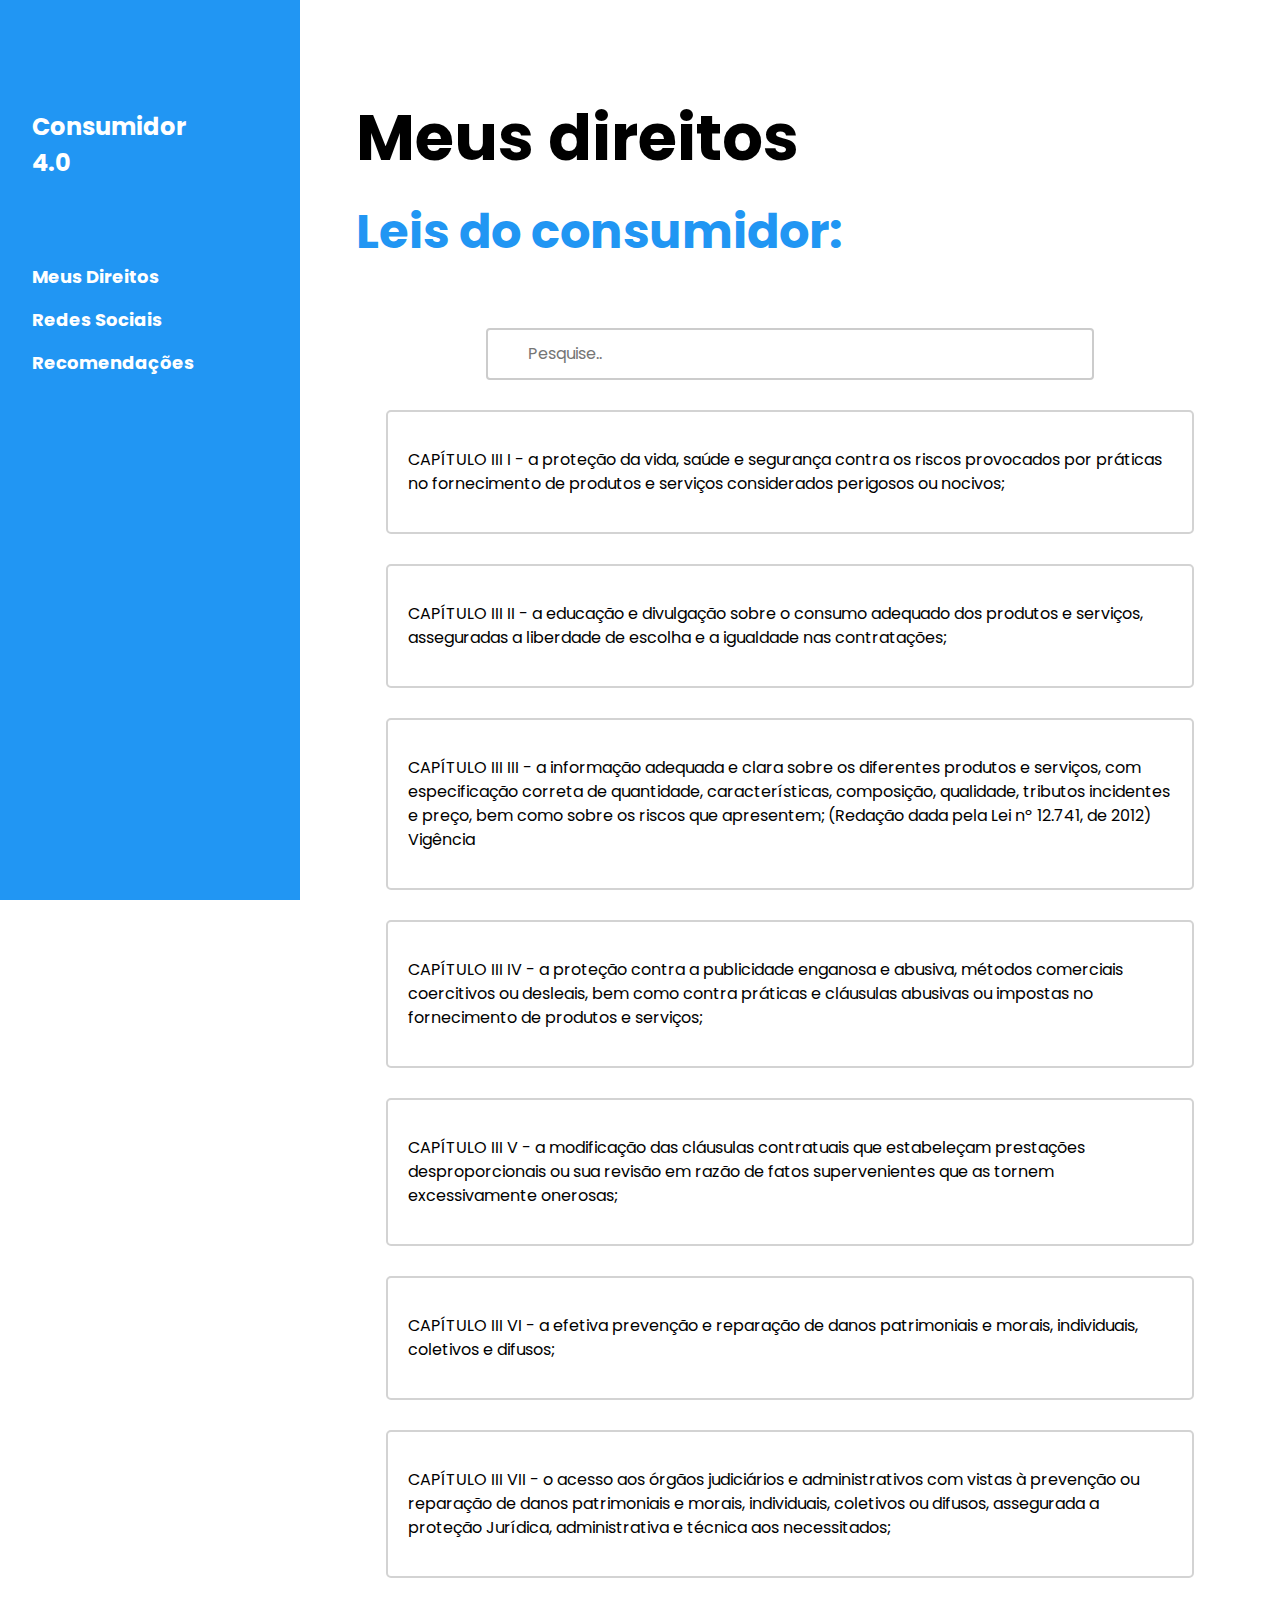
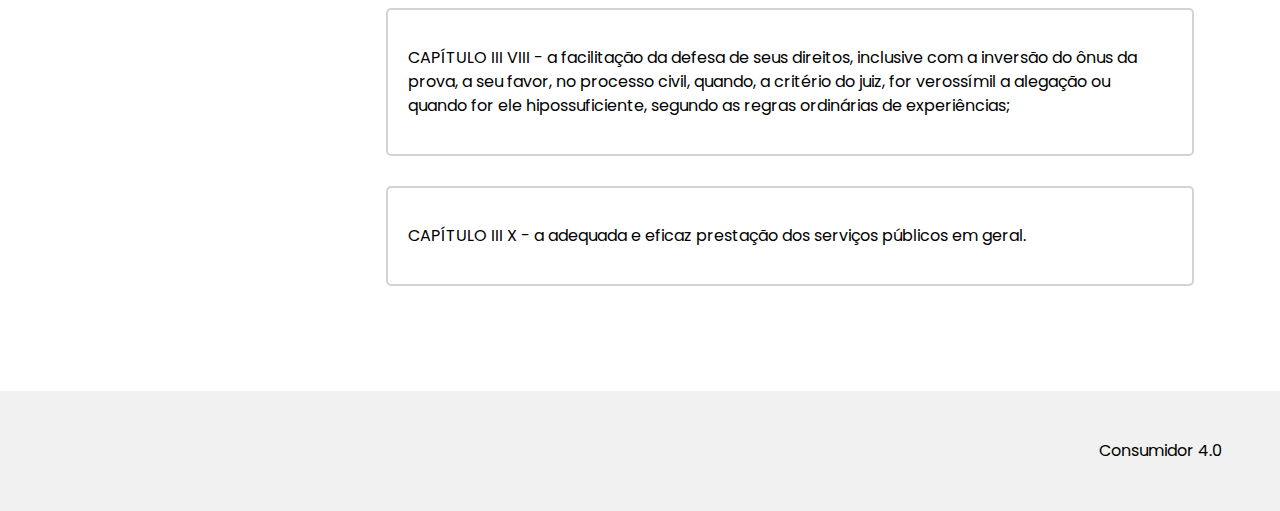
==== commit 8bf04579: "implementa aba meus direitos" ====
--- a/index.html
+++ b/index.html
@@ -1,3 +1,9 @@
+<!--
+Autor: Fábio Augusto Amaro Jaime
+Data: 04/09/2020
+Objetivo: Site do projeto consumidor 4.0 
+-->
+
 <!DOCTYPE html>
 <html lang="en">
 <title>Consumidor 4.0</title>
@@ -24,7 +30,7 @@
   <div class="w3-bar-block">
     <a href="#" onclick="w3_close()" class="w3-bar-item w3-button w3-hover-white">Meus Direitos</a> 
     <a href="./redes.html" onclick="w3_close()" class="w3-bar-item w3-button w3-hover-white">Redes Sociais</a> 
-    <a href="./recomendacoes.html" onclick="w3_close()" class="w3-bar-item w3-button w3-hover-white">Recomendações</a> 
+    <a href="./recomendacoes.html" onclick="w3_close()" class="w3-bar-item w3-button w3-hover-white">Recomendações</a>
   </div>
 </nav>
 
@@ -44,51 +50,63 @@
   <div class="w3-container" style="margin-top:80px" id="showcase">
     <h1 class="w3-jumbo"><b>Meus direitos</b></h1>
     <h1 class="w3-xxxlarge w3-text-blue"><b>Leis do consumidor:</b></h1>
-    <p>Some text about our services - what we do and what we offer. We are lorem ipsum consectetur adipiscing elit, sed do eiusmod tempor incididunt ut labore et dolore magna aliqua. Ut enim ad minim veniam, quis nostrud exercitation ullamco laboris nisi ut aliquip ex ea commodo consequat. Duis aute irure
-    dolor in reprehenderit in voluptate velit esse cillum dolore eu fugiat nulla pariatur. Excepteur sint occaecat cupidatat non proident, sunt in culpa qui officia deserunt mollit anim id est laborum consectetur adipiscing elit, sed do eiusmod tempor
-    incididunt ut labore et dolore magna aliqua. Ut enim ad minim veniam, quis nostrud exercitation ullamco laboris nisi ut aliquip ex ea commodo consequat.
-    </p>
-    <p>Some text about our services - what we do and what we offer. We are lorem ipsum consectetur adipiscing elit, sed do eiusmod tempor incididunt ut labore et dolore magna aliqua. Ut enim ad minim veniam, quis nostrud exercitation ullamco laboris nisi ut aliquip ex ea commodo consequat. Duis aute irure
-    dolor in reprehenderit in voluptate velit esse cillum dolore eu fugiat nulla pariatur. Excepteur sint occaecat cupidatat non proident, sunt in culpa qui officia deserunt mollit anim id est laborum consectetur adipiscing elit, sed do eiusmod tempor
-    incididunt ut labore et dolore magna aliqua. Ut enim ad minim veniam, quis nostrud exercitation ullamco laboris nisi ut aliquip ex ea commodo consequat.
-    </p>
-    <p>Some text about our services - what we do and what we offer. We are lorem ipsum consectetur adipiscing elit, sed do eiusmod tempor incididunt ut labore et dolore magna aliqua. Ut enim ad minim veniam, quis nostrud exercitation ullamco laboris nisi ut aliquip ex ea commodo consequat. Duis aute irure
-    dolor in reprehenderit in voluptate velit esse cillum dolore eu fugiat nulla pariatur. Excepteur sint occaecat cupidatat non proident, sunt in culpa qui officia deserunt mollit anim id est laborum consectetur adipiscing elit, sed do eiusmod tempor
-    incididunt ut labore et dolore magna aliqua. Ut enim ad minim veniam, quis nostrud exercitation ullamco laboris nisi ut aliquip ex ea commodo consequat.
-    </p>
-    <p>Some text about our services - what we do and what we offer. We are lorem ipsum consectetur adipiscing elit, sed do eiusmod tempor incididunt ut labore et dolore magna aliqua. Ut enim ad minim veniam, quis nostrud exercitation ullamco laboris nisi ut aliquip ex ea commodo consequat. Duis aute irure
-    dolor in reprehenderit in voluptate velit esse cillum dolore eu fugiat nulla pariatur. Excepteur sint occaecat cupidatat non proident, sunt in culpa qui officia deserunt mollit anim id est laborum consectetur adipiscing elit, sed do eiusmod tempor
-    incididunt ut labore et dolore magna aliqua. Ut enim ad minim veniam, quis nostrud exercitation ullamco laboris nisi ut aliquip ex ea commodo consequat.
-    </p>
-    <p>Some text about our services - what we do and what we offer. We are lorem ipsum consectetur adipiscing elit, sed do eiusmod tempor incididunt ut labore et dolore magna aliqua. Ut enim ad minim veniam, quis nostrud exercitation ullamco laboris nisi ut aliquip ex ea commodo consequat. Duis aute irure
-    dolor in reprehenderit in voluptate velit esse cillum dolore eu fugiat nulla pariatur. Excepteur sint occaecat cupidatat non proident, sunt in culpa qui officia deserunt mollit anim id est laborum consectetur adipiscing elit, sed do eiusmod tempor
-    incididunt ut labore et dolore magna aliqua. Ut enim ad minim veniam, quis nostrud exercitation ullamco laboris nisi ut aliquip ex ea commodo consequat.
-    </p>
+    <div class="pesquisa">
+      <input type="text" name="search" placeholder="Pesquise..">
+    </div>
+    <div class="leis">
+      <p>CAPÍTULO III
+        I - a proteção da vida, saúde e segurança contra os riscos provocados por práticas no fornecimento de produtos e serviços considerados perigosos ou nocivos;
+        </p>
+    </div>
+    <div class="leis">
+      <p>
+        CAPÍTULO III
+        II - a educação e divulgação sobre o consumo adequado dos produtos e serviços, asseguradas a liberdade de escolha e a igualdade nas contratações;
+      </p>
+    </div>
+    <div class="leis">
+      <p>
+        CAPÍTULO III
+        III - a informação adequada e clara sobre os diferentes produtos e serviços, com especificação correta de quantidade, características, composição, qualidade, tributos incidentes e preço, bem como sobre os riscos que apresentem; (Redação dada pela Lei nº 12.741, de 2012)   Vigência
+      </p>
+    </div>
+    <div class="leis">
+      <p>
+        CAPÍTULO III
+        IV - a proteção contra a publicidade enganosa e abusiva, métodos comerciais coercitivos ou desleais, bem como contra práticas e cláusulas abusivas ou impostas no fornecimento de produtos e serviços;
+      </p>
+    </div>
+    <div class="leis">
+      <p>
+        CAPÍTULO III
+        V - a modificação das cláusulas contratuais que estabeleçam prestações desproporcionais ou sua revisão em razão de fatos supervenientes que as tornem excessivamente onerosas;
+      </p>
+    </div>
+    <div class="leis">
+      <p>
+        CAPÍTULO III
+        VI - a efetiva prevenção e reparação de danos patrimoniais e morais, individuais, coletivos e difusos;
+      </p>
+    </div>
+    <div class="leis">
+      <p>
+        CAPÍTULO III
+        VII - o acesso aos órgãos judiciários e administrativos com vistas à prevenção ou reparação de danos patrimoniais e morais, individuais, coletivos ou difusos, assegurada a proteção Jurídica, administrativa e técnica aos necessitados;
+      </p>
+    </div>
+    <div class="leis">
+      <p>
+        CAPÍTULO III
+        VIII - a facilitação da defesa de seus direitos, inclusive com a inversão do ônus da prova, a seu favor, no processo civil, quando, a critério do juiz, for verossímil a alegação ou quando for ele hipossuficiente, segundo as regras ordinárias de experiências;
+      </p>
+    </div>
+    <div class="leis">
+      <p>
+        CAPÍTULO III
+        X - a adequada e eficaz prestação dos serviços públicos em geral.
+      </p>
+    </div>
   </div>
-  
-  <!-- Photo grid (modal) 
-  <div class="w3-row-padding">
-    <div class="w3-half">
-      <img src="/w3images/kitchenconcrete.jpg" style="width:100%" onclick="onClick(this)" alt="Concrete meets bricks">
-      <img src="/w3images/livingroom.jpg" style="width:100%" onclick="onClick(this)" alt="Light, white and tight scandinavian design">
-      <img src="/w3images/diningroom.jpg" style="width:100%" onclick="onClick(this)" alt="White walls with designer chairs">
-    </div>
-
-    <div class="w3-half">
-      <img src="/w3images/atrium.jpg" style="width:100%" onclick="onClick(this)" alt="Windows for the atrium">
-      <img src="/w3images/bedroom.jpg" style="width:100%" onclick="onClick(this)" alt="Bedroom and office in one space">
-      <img src="/w3images/livingroom2.jpg" style="width:100%" onclick="onClick(this)" alt="Scandinavian design">
-    </div>
-  </div> -->
-
-  <!-- Modal for full size images on click
-  <div id="modal01" class="w3-modal w3-black" style="padding-top:0" onclick="this.style.display='none'">
-    <span class="w3-button w3-black w3-xxlarge w3-display-topright">×</span>
-    <div class="w3-modal-content w3-animate-zoom w3-center w3-transparent w3-padding-64">
-      <img id="img01" class="w3-image">
-      <p id="caption"></p>
-    </div>
-  </div> -->
 
 <!-- Conteúdo da página final -->
 </div>
--- a/style.css
+++ b/style.css
@@ -1983,4 +1983,49 @@
   .icon {
 	display: inline;
 	padding-left: 380px;
+  }
+
+  .recomendaparagrafo {
+	  font-size: xx-large;
+  }
+
+  /*Barra de navegação*/
+
+  input[type=text] {
+	width: 130px;
+	box-sizing: border-box;
+	border: 2px solid #ccc;
+	border-radius: 4px;
+	font-size: 16px;
+	background-color: white;
+	background-image: url("https://img.icons8.com/ios-glyphs/24/000000/search.png");
+	background-position: 10px 10px; 
+	background-repeat: no-repeat;
+	padding: 12px 20px 12px 40px;
+	-webkit-transition: width 0.4s ease-in-out;
+	transition: width 0.4s ease-in-out;
+	width: 70%;
+  }
+
+  .pesquisa {
+	  text-align: center;
+	  padding-top: 50px;
+  }
+
+  /*Leis*/
+
+  .leis {
+	padding: 20px;
+	margin: 30px;
+	border: 2px solid lightgray;
+	border-radius: 5px;
+  }
+
+  /*Borda recomendações*/
+
+  .recomendacoes {
+	padding: 20px;
+	margin: 30px;
+	border: 2px solid lightgray;
+	border-radius: 5px;
   }